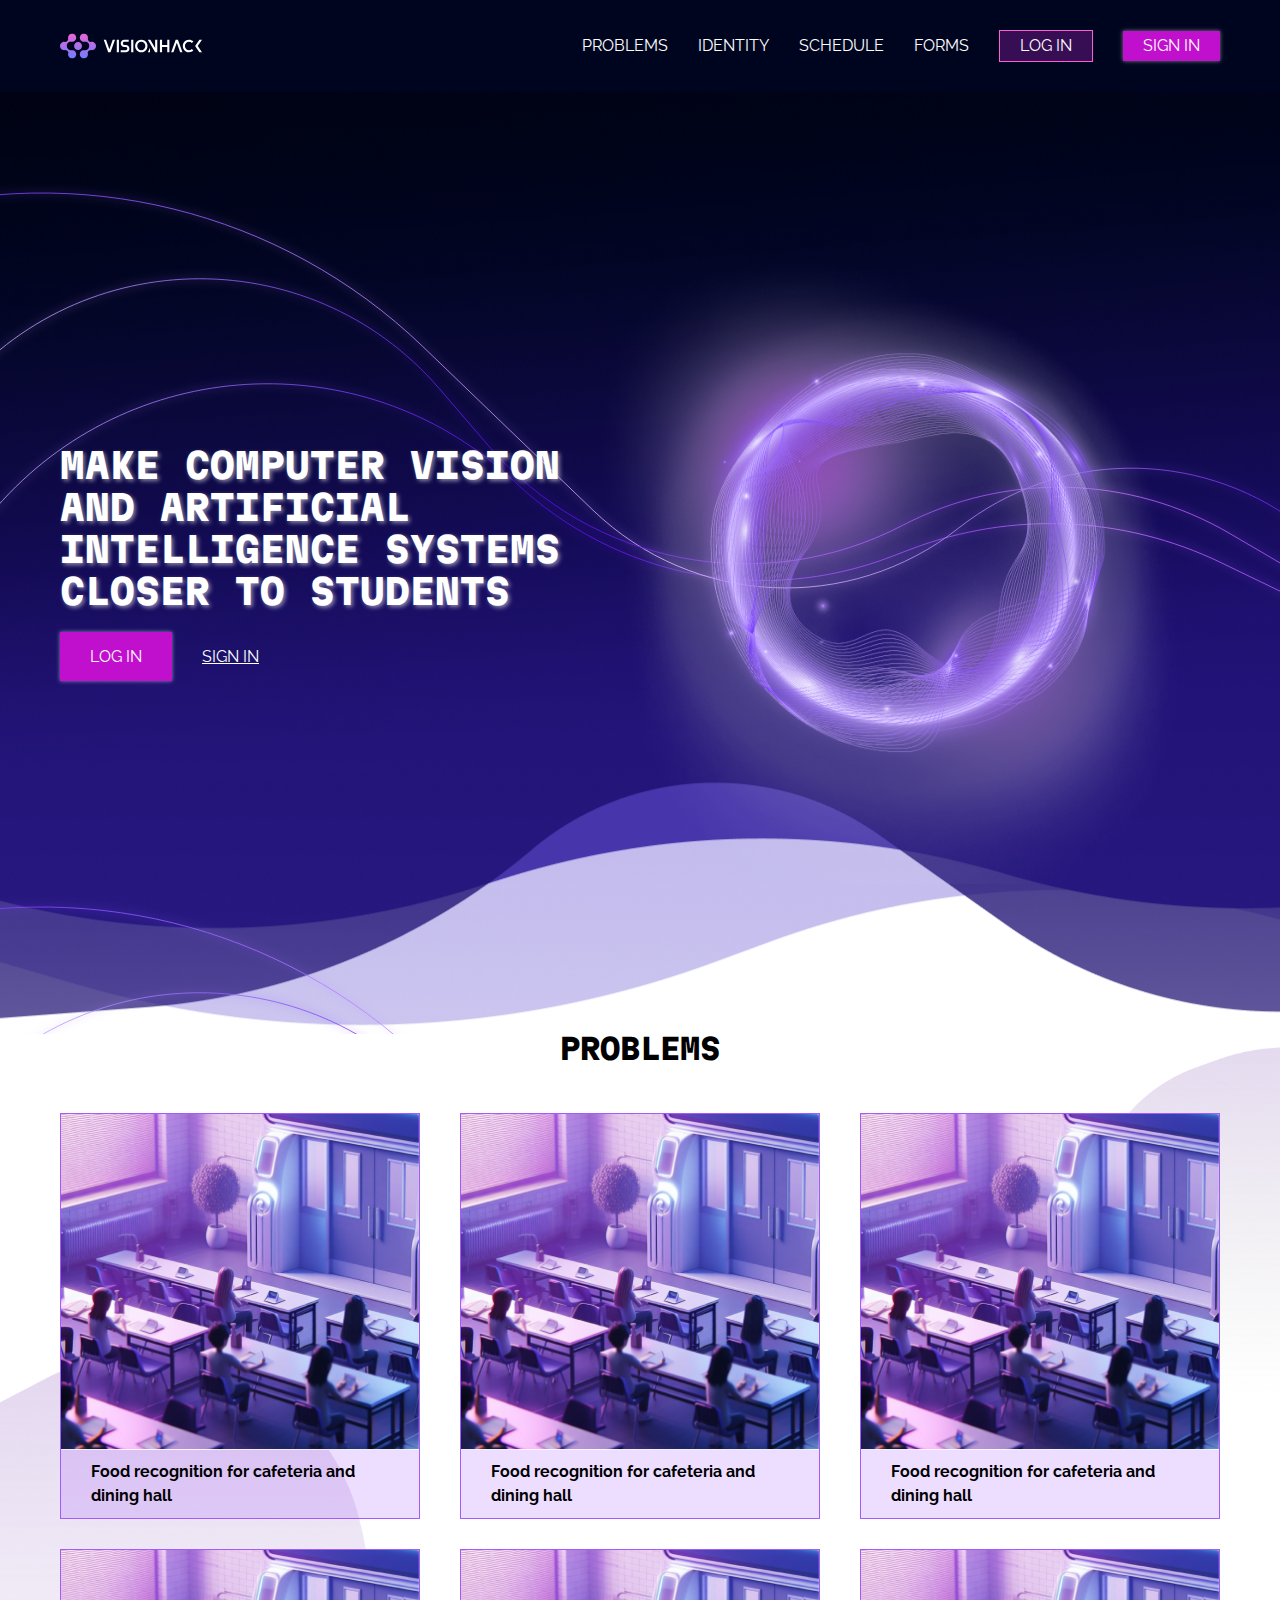
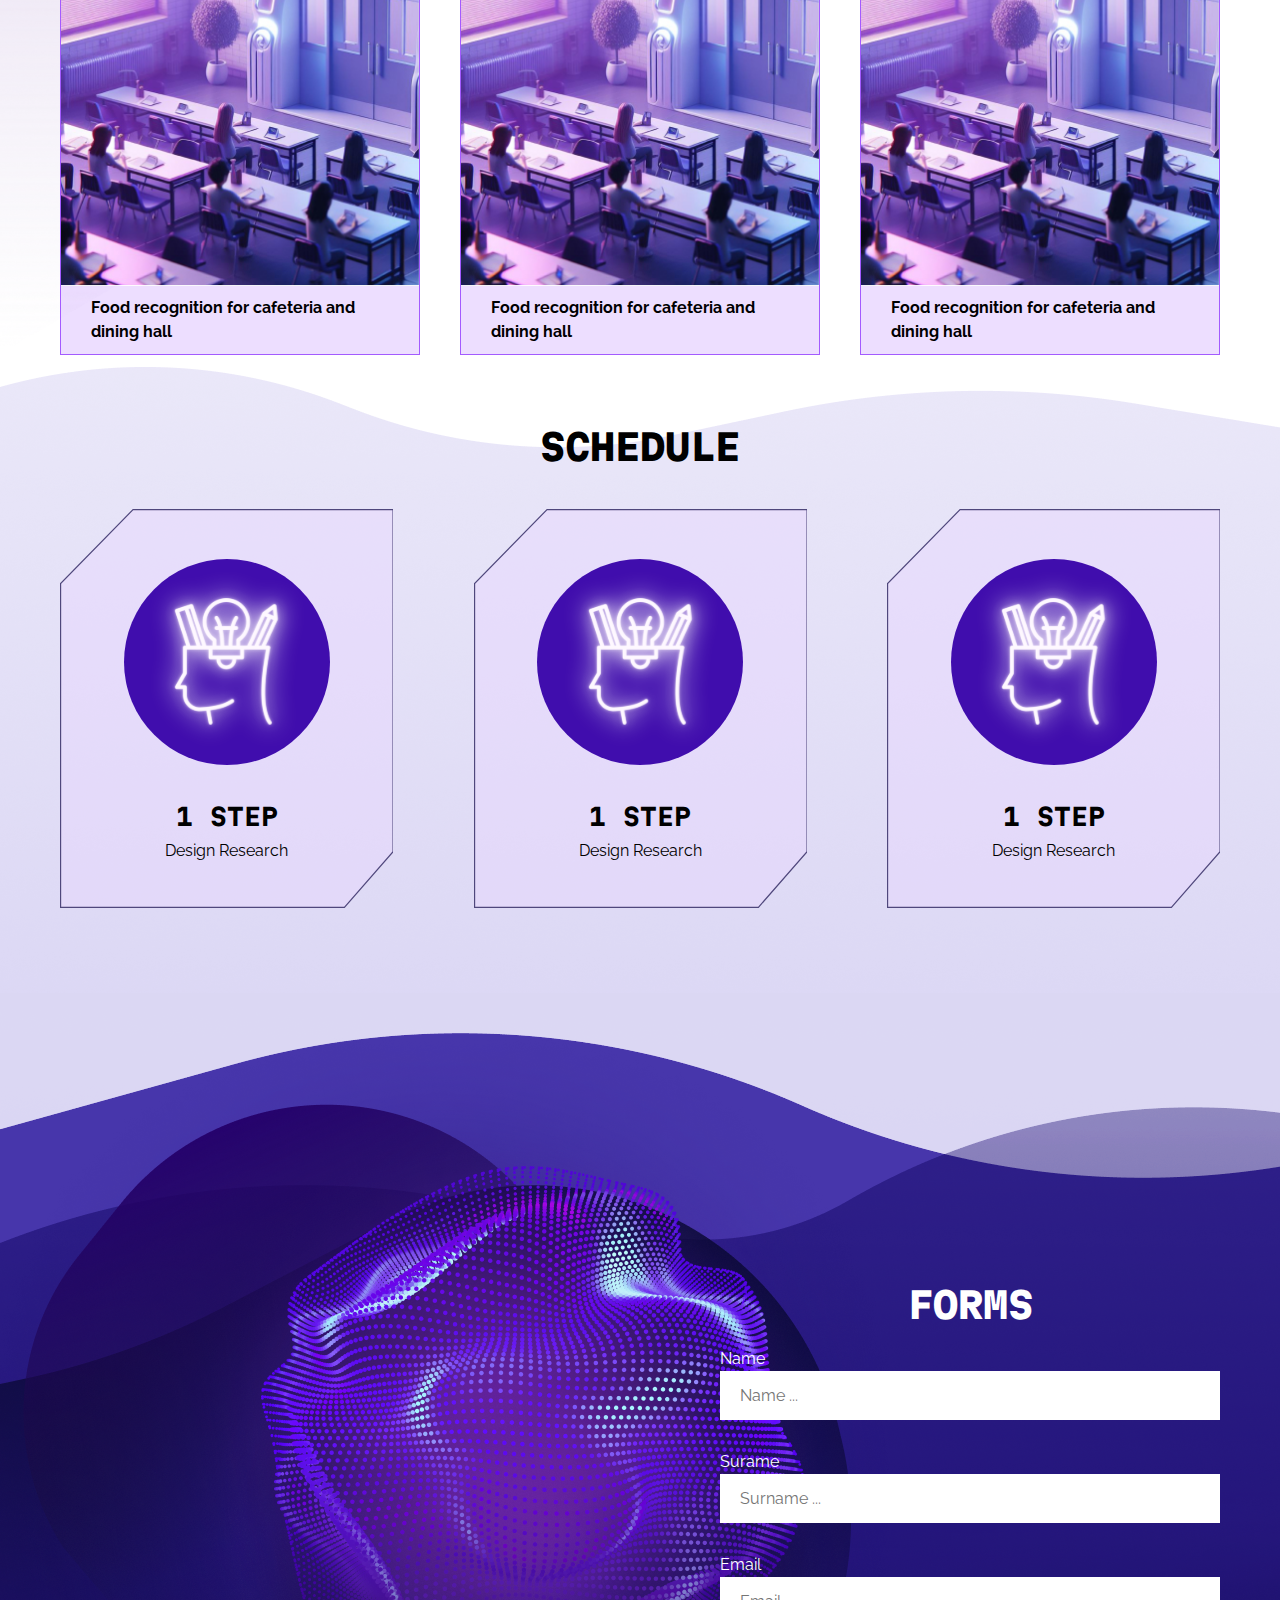
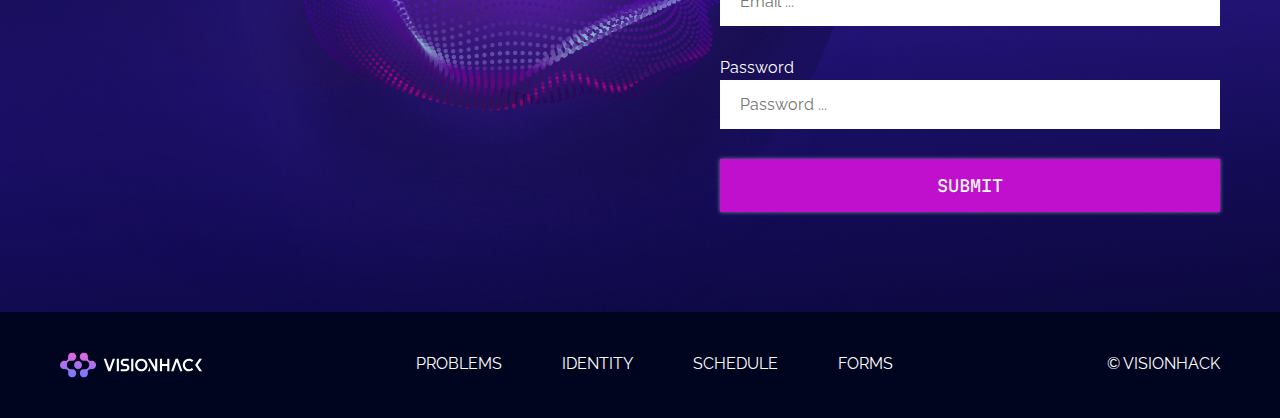
==== index.html @ a1ae86e7 "index page fully done" ====
<!doctype html>
<html lang="en">
<head>
    <meta charset="UTF-8">
    <meta name="viewport"
          content="width=device-width, user-scalable=no, initial-scale=1.0, maximum-scale=1.0, minimum-scale=1.0">
    <meta http-equiv="X-UA-Compatible" content="ie=edge">
    <title>Document</title>


    <link rel="preconnect" href="https://fonts.googleapis.com">
    <link rel="preconnect" href="https://fonts.gstatic.com" crossorigin>
    <link href="https://fonts.googleapis.com/css2?family=Martian+Mono:wght@100..800&display=swap" rel="stylesheet">

        <!--  RALEWAY  -->
    <link rel="preconnect" href="https://fonts.googleapis.com">
    <link rel="preconnect" href="https://fonts.gstatic.com" crossorigin>
    <link href="https://fonts.googleapis.com/css2?family=Martian+Mono:wght@100..800&family=Raleway:ital,wght@0,100..900;1,100..900&display=swap" rel="stylesheet">

    <link rel="stylesheet" href="base.css">
    <link rel="stylesheet" href="styles/style.css">
</head>
<body>
    <header class="header">
        <div class="container">
            <div class="header-row">
                <a href="#"><img src="images/logo.svg" alt="logo"></a>
                <ul>
                    <li><a href="">problems</a></li>
                    <li><a href="">identity</a></li>
                    <li><a href="">schedule</a></li>
                    <li><a href="">forms</a></li>
                    <li class="header-login"><a href="">log in</a></li>
                    <li class="header-signin"><a href="">sign in</a></li>
                </ul>
            </div>
        </div>
    </header>
    <main>
        <section class="hero">
            <div class="container">
                <div class="hero-sides">
                    <div class="hero-left">
                        <h1>MAKE COMPUTER VISION AND ARTIFICIAL INTELLIGENCE SYSTEMS CLOSER TO STUDENTS</h1>
                        <div class="hero-auth">
                            <button id="hero-auth-login">Log in</button>
                            <button id="hero-auth-signin">Sign in</button>
                        </div>
                    </div>
                    <div class="hero-right">
                        <img src="images/material/hero-circle.png" alt="hero-circle">
                    </div>
                </div>
            </div>
        </section>

        <section class="problems">
            <div class="container">
                <div class="problems-wrapper">
                    <h2>Problems</h2>

                    <div class="problems-boxes">
                        <div class="problems-box">
                            <img src="images/material/problems-boxes-pic.jpg" alt="">
                            <div class="problems-box-descr">
                                <p>
                                    Food recognition for cafeteria and dining hall
                                </p>
                            </div>
                        </div>
                        <div class="problems-box">
                            <img src="images/material/problems-boxes-pic.jpg" alt="">
                            <div class="problems-box-descr">
                                <p>
                                    Food recognition for cafeteria and dining hall
                                </p>
                            </div>
                        </div>
                        <div class="problems-box">
                            <img src="images/material/problems-boxes-pic.jpg" alt="">
                            <div class="problems-box-descr">
                                <p>
                                    Food recognition for cafeteria and dining hall
                                </p>
                            </div>
                        </div>
                        <div class="problems-box">
                            <img src="images/material/problems-boxes-pic.jpg" alt="">
                            <div class="problems-box-descr">
                                <p>
                                    Food recognition for cafeteria and dining hall
                                </p>
                            </div>
                        </div>
                        <div class="problems-box">
                            <img src="images/material/problems-boxes-pic.jpg" alt="">
                            <div class="problems-box-descr">
                                <p>
                                    Food recognition for cafeteria and dining hall
                                </p>
                            </div>
                        </div>
                        <div class="problems-box">
                            <img src="images/material/problems-boxes-pic.jpg" alt="">
                            <div class="problems-box-descr">
                                <p>
                                    Food recognition for cafeteria and dining hall
                                </p>
                            </div>
                        </div>
                    </div>
                </div>
            </div>
        </section>

        <section class="schedule">
            <div class="container">
                <div class="schedule-wrapper">
                    <h2>Schedule</h2>

                    <div class="schedule-boxes">
                        <div class="schedule-box">
                            <div class="schedule-box-img">
                                <img src="images/material/schedule-box-img.svg" alt="">
                            </div>

                            <div class="schedule-box-text">
                                <h5>1 step</h5>
                                <p>Design Research</p>
                            </div>
                        </div>

                        <div class="schedule-box">
                            <div class="schedule-box-img">
                                <img src="images/material/schedule-box-img.svg" alt="">
                            </div>

                            <div class="schedule-box-text">
                                <h5>1 step</h5>
                                <p>Design Research</p>
                            </div>
                        </div>

                        <div class="schedule-box">
                            <div class="schedule-box-img">
                                <img src="images/material/schedule-box-img.svg" alt="">
                            </div>

                            <div class="schedule-box-text">
                                <h5>1 step</h5>
                                <p>Design Research</p>
                            </div>
                        </div>
                    </div>
                </div>
            </div>
        </section>
        <section class="forms">
            <div class="container">
                    <form action="">
                        <div class="forms-wrapper">
                            <h2>Forms</h2>

                            <div class="form-el">
                                <label for="fname">Name</label><br>
                                <input placeholder="Name ..." type="text" name="fname" id="fname"><br>

                                <label for="fsurname">Surame</label><br>
                                <input placeholder="Surname ..." type="text" name="fsurname" id="fsurname"><br>

                                <label for="femail">Email</label><br>
                                <input placeholder="Email ..." type="text" name="femail" id="femail"><br>

                                <label for="fpassword">Password</label><br>
                                <input placeholder="Password ..." type="password" name="fpassword" id="fpassword"><br>
                            </div>

                            <button type="submit">submit</button>
                        </div>
                    </form>
            </div>
        </section>
    </main>
    <footer class="footer">
        <div class="container">
            <div class="footer-wrapper">
                <div class="footer-logo">
                    <img src="images/logo.svg" alt="logo">
                </div>
                <ul class="footer-ul">
                    <li>problems</li>
                    <li>identity</li>
                    <li>schedule</li>
                    <li>forms</li>
                </ul>
                <div class="footer-sign">
                    <p>© VISIONHACK</p>
                </div>
            </div>
        </div>
    </footer>
</body>
</html>
---- base.css ----
body{
    font-family: "Martian Mono", monospace;
    font-size: 16px;
    margin: 0;
    color: #000;
    background: #fff;
    line-height: 24px;
}

.container{
    max-width: 1200px;
    margin: 0 auto;
    padding: 0 20px;
}

.clearfix::after{
    content: "";
    display: table;
    clear: both;
}


/*reseting all base styles*/
*,
*::before,
*::after{
    padding: 0px;
    margin: 0px;
    border: none;
    box-sizing: border-box;
}

/* reseting links */

a, a:visited{
    color: inherit;
    text-decoration: none;
}

a:hover{
    color: inherit;
    text-decoration: none;
}

a:focus,
a:active{
    outline: none;
}

/* common */

aside, nav, footer, header, section, main{
    display: block;
}

h1, h2, h3, h4, h5, p{
    font-size: inherit;
    font-weight: inherit;
    line-height: inherit;
}
/* отступ от другого пар. */

p + p{
    margin-top: 1em;
}

ul{
    list-style: none;
}

img, svg{
    vertical-align: top;
    max-width: 100%;
    height: auto;
}

/* form */

input,textarea,button,select{
    font-family: inherit;
    font-size: inherit;
}

input::-ms-clear{
    display: none;
}

button, input[type="submit"]{
    display: inline-block;
    box-shadow: none;
    background-color: transparent;
    background: none;
    cursor: pointer;
}

input:focus, input:active,
button:focus, button:active{
    outline: none;
}

button::-moz-focus-inner{
    padding: 0;
    border: 0;
}

label{
    cursor: pointer;
}

legend{
    display: block;
}
---- styles/style.css ----
.header {
  background: #00051F;
  padding: 30px 0;
  color: #fff;
  text-transform: uppercase;
  font-family: "Raleway", sans-serif;
}
.header .header-row {
  display: flex;
  justify-content: space-between;
  align-items: center;
}
.header .header-row ul {
  display: flex;
  align-items: center;
}
.header .header-row ul li:not(:last-child) {
  margin-right: 30px;
}
.header .header-row ul .header-login {
  background: rgba(182, 36, 205, 0.3019607843);
  border: 1px solid #FD60D3;
  padding: 3px 20px;
}
.header .header-row ul .header-signin {
  background: #C110CD;
  padding: 3px 20px;
  box-shadow: 0 0 4px rgba(255, 255, 255, 0.5);
}

.hero {
  background: url("../../../images/material/hero-bg-lines.svg"), url("../../../images/material/hero-bg.png");
  padding: 150px 0;
  color: #fff;
}
.hero .hero-sides {
  display: flex;
  align-items: center;
}
.hero .hero-sides .hero-left {
  width: 605px;
}
.hero .hero-sides .hero-left h1 {
  font-size: 35px;
  line-height: 120%;
  text-shadow: 2px 2px 4px rgba(255, 255, 255, 0.5);
  font-weight: 800;
}
.hero .hero-sides .hero-left .hero-auth {
  display: flex;
  margin-top: 20px;
}
.hero .hero-sides .hero-left .hero-auth button {
  color: #fff;
  font-family: "Raleway", sans-serif;
  text-transform: uppercase;
}
.hero .hero-sides .hero-left .hero-auth #hero-auth-login {
  background: #C110CD;
  padding: 15px 30px;
  box-shadow: 0 0 4px rgba(255, 255, 255, 0.5);
  margin-right: 30px;
}
.hero .hero-sides .hero-left .hero-auth #hero-auth-signin {
  text-decoration: underline;
}

.problems {
  background: url("../../../images/material/problem-bg.png");
  background-size: cover;
}
.problems .problems-wrapper h2 {
  font-size: 29px;
  text-transform: uppercase;
  text-align: center;
  line-height: 100%;
  margin-bottom: 50px;
  font-weight: 900;
}
.problems .problems-wrapper .problems-boxes {
  display: flex;
  flex-wrap: wrap;
  justify-content: space-between;
  gap: 30px;
  font-family: "Raleway", sans-serif;
  font-weight: 700;
}
.problems .problems-wrapper .problems-boxes .problems-box {
  width: 360px;
  background: rgba(163, 91, 255, 0.2);
  border: 0.88px solid #A35BFF;
}
.problems .problems-wrapper .problems-boxes .problems-box .problems-box-descr {
  padding: 10px 30px;
}

.schedule {
  background: url("../../../images/material/schedule-bg.png");
  padding: 80px 0;
}
.schedule h2 {
  font-size: 36px;
  text-align: center;
  margin-bottom: 50px;
  font-weight: 800;
  text-transform: uppercase;
}
.schedule .schedule-boxes {
  display: flex;
  justify-content: space-between;
}
.schedule .schedule-boxes .schedule-box {
  background: url("../../../images/material/schedule-boxes-bg.svg") no-repeat;
  width: 333px;
  padding: 50px 0;
}
.schedule .schedule-boxes .schedule-box .schedule-box-img {
  width: 206px;
  height: 206px;
  background: #400DAD;
  border-radius: 100%;
  display: flex;
  margin: 0 auto 40px;
}
.schedule .schedule-boxes .schedule-box .schedule-box-img img {
  margin: auto;
  filter: drop-shadow(0 0 0.75rem #fff);
}
.schedule .schedule-boxes .schedule-box .schedule-box-text {
  text-align: center;
}
.schedule .schedule-boxes .schedule-box .schedule-box-text h5 {
  font-size: 24px;
  text-transform: uppercase;
  margin-bottom: 10px;
  font-weight: 700;
}
.schedule .schedule-boxes .schedule-box .schedule-box-text p {
  font-family: "Raleway", sans-serif;
}

.forms {
  background: url("../../../images/material/forms-circle.png") no-repeat, url("../../../images/material/forms-bg.png"), #dbd7f3;
  padding: 300px 0 100px;
}
.forms form {
  display: flex;
}
.forms form .forms-wrapper {
  margin-left: auto;
  color: #fff;
}
.forms form .forms-wrapper h2 {
  text-align: center;
  font-size: 36px;
  margin-bottom: 30px;
  text-transform: uppercase;
  font-weight: 800;
}
.forms form .forms-wrapper .form-el {
  font-family: "Raleway", sans-serif;
}
.forms form .forms-wrapper .form-el input {
  margin-bottom: 30px;
  padding: 15px 20px;
  width: 500px;
}
.forms form .forms-wrapper button {
  text-transform: uppercase;
  color: #fff;
  width: 500px;
  background: #C110CD;
  padding: 17px 0;
  box-shadow: 0 0 4px rgba(255, 255, 255, 0.5);
}

.footer {
  padding: 40px 0;
  background: #00051F;
  font-family: "Raleway", sans-serif;
}
.footer .footer-wrapper {
  display: flex;
  color: #fff;
  justify-content: space-between;
  text-transform: uppercase;
}
.footer .footer-wrapper .footer-ul {
  display: flex;
}
.footer .footer-wrapper .footer-ul li:not(:last-child) {
  margin-right: 60px;
}

/*# sourceMappingURL=style.css.map */
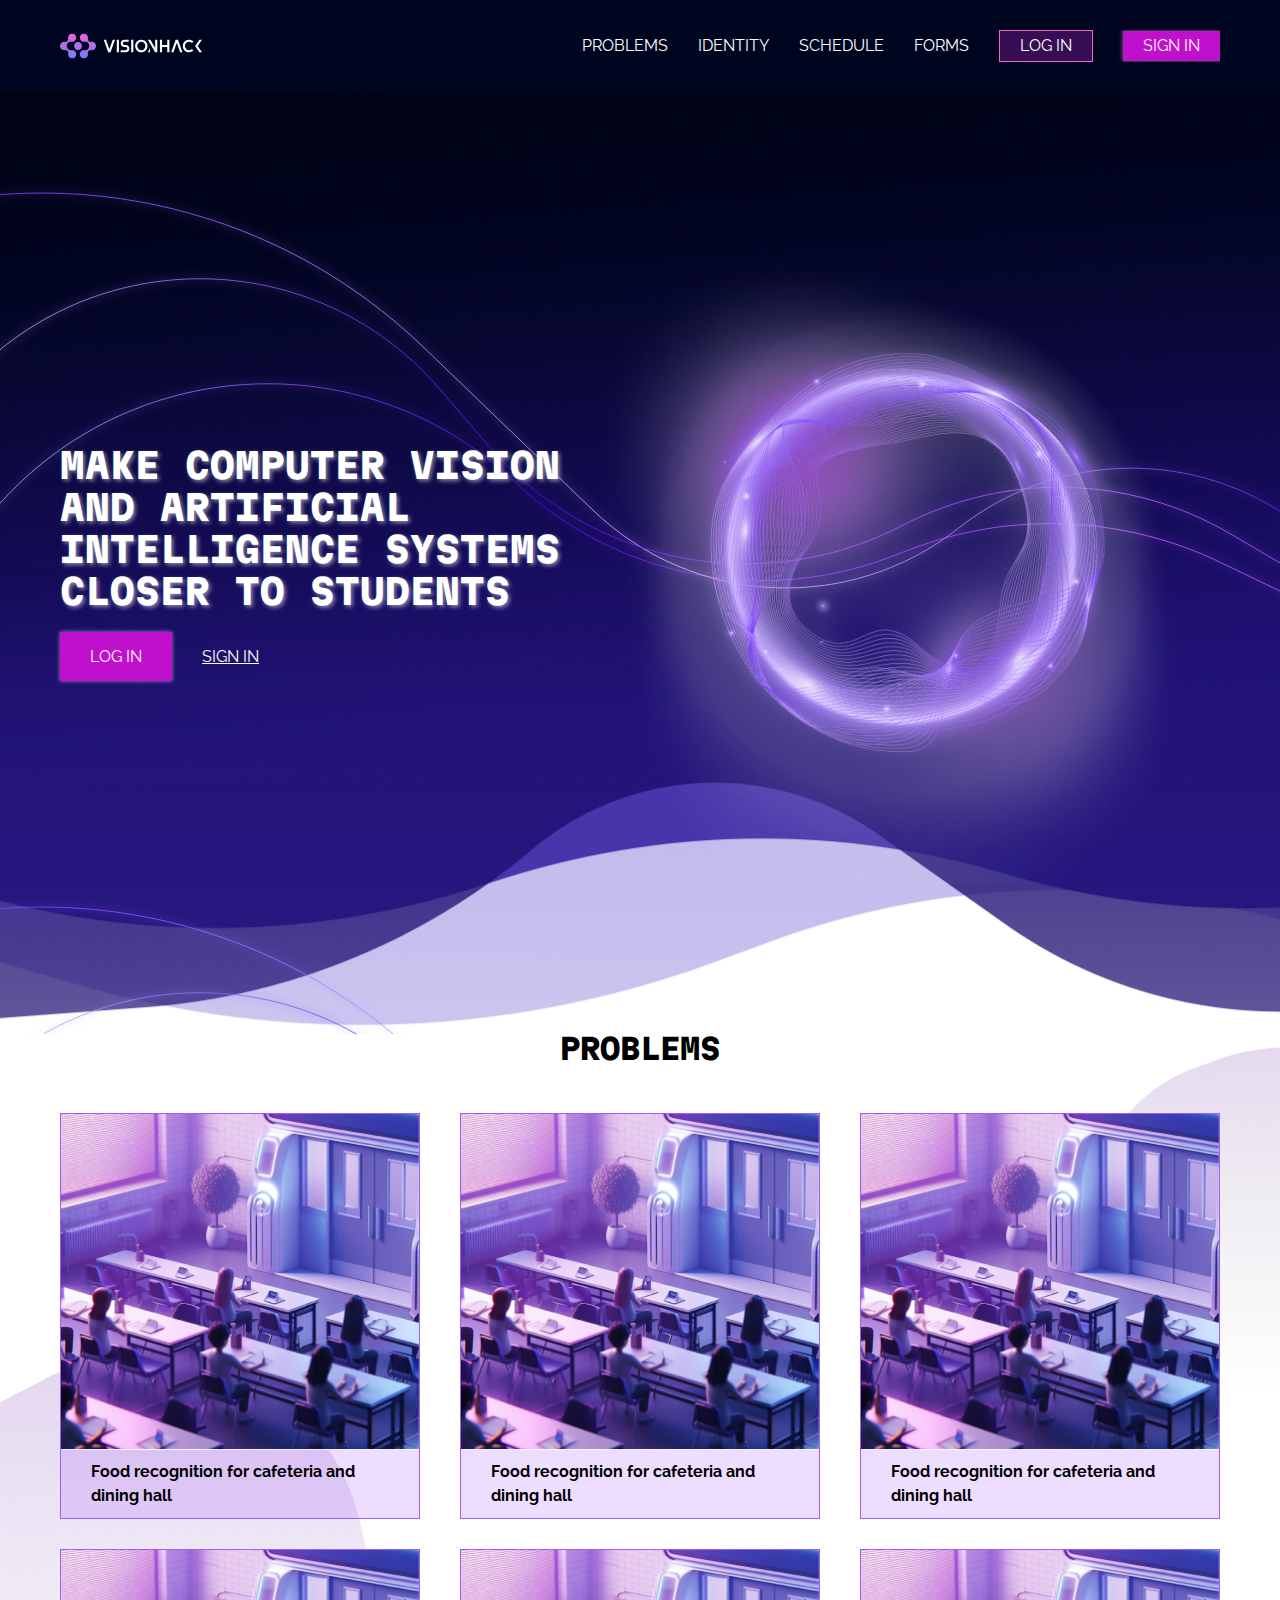
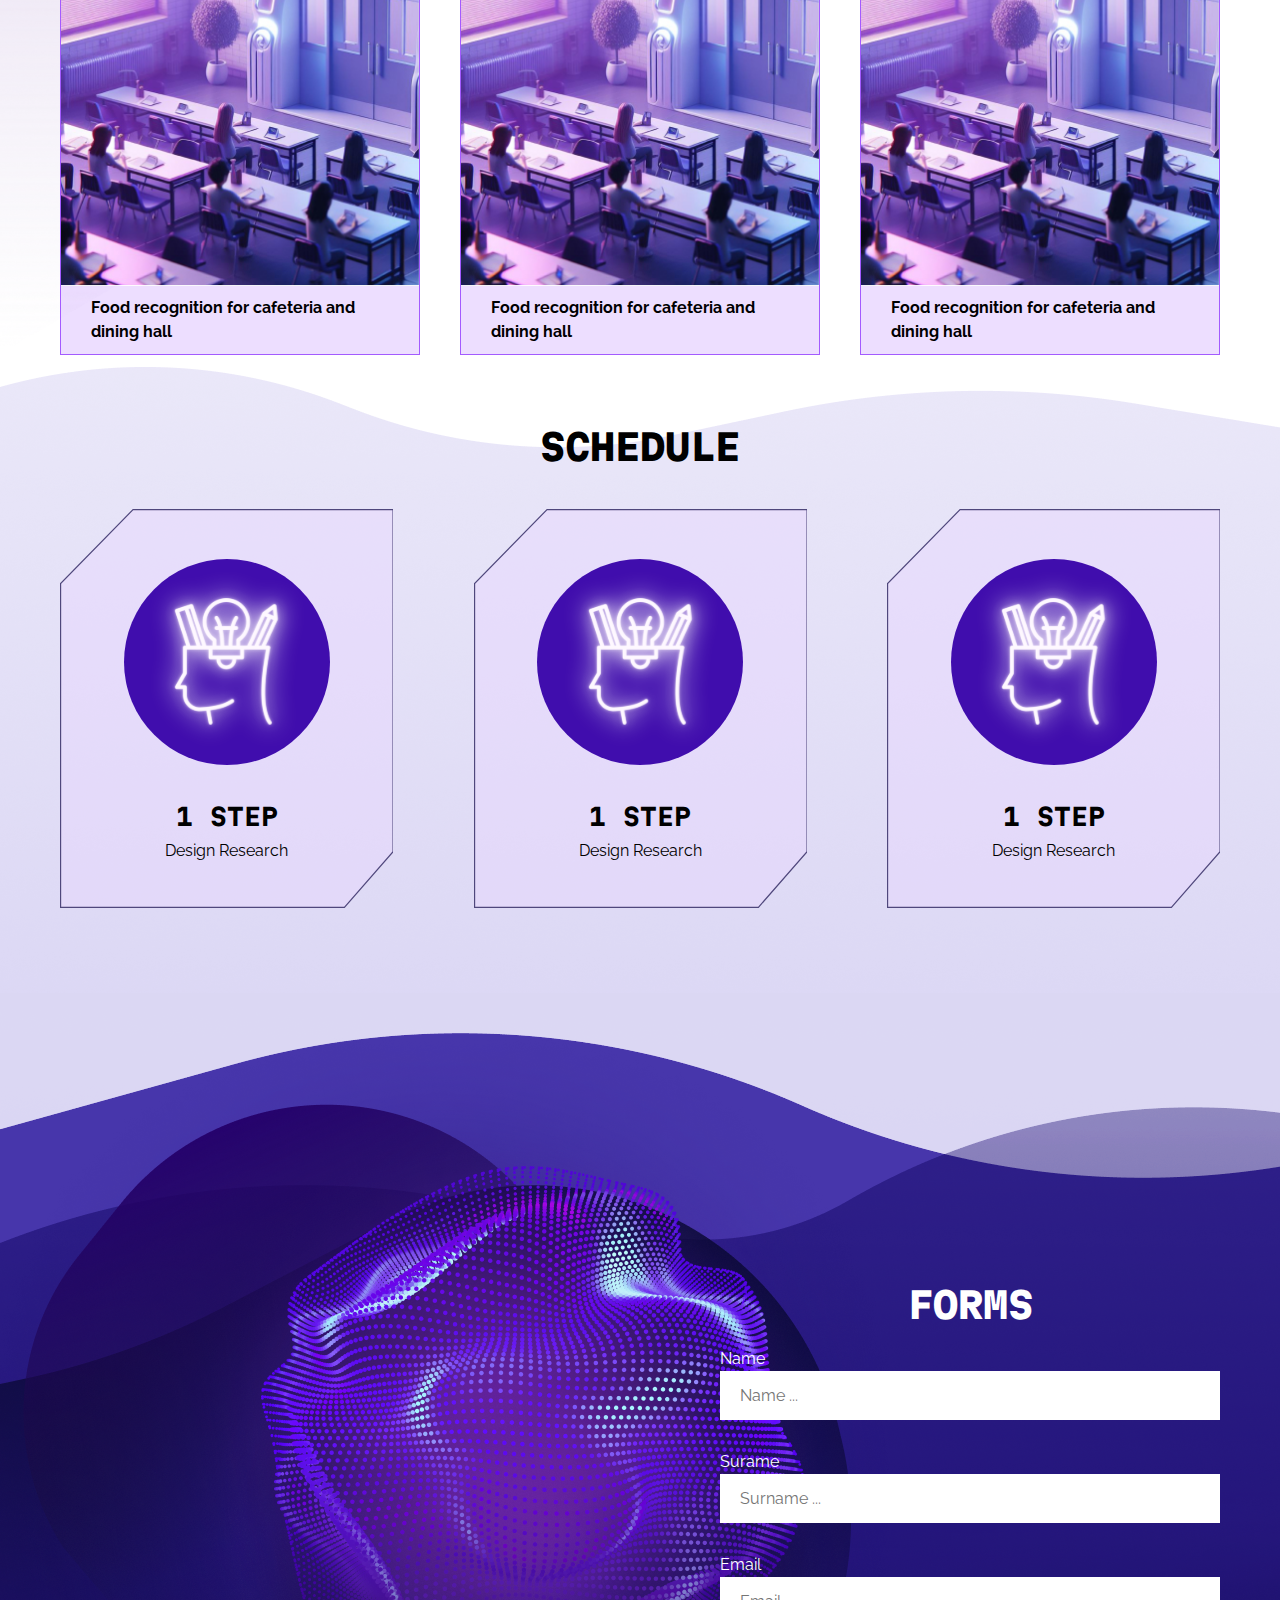
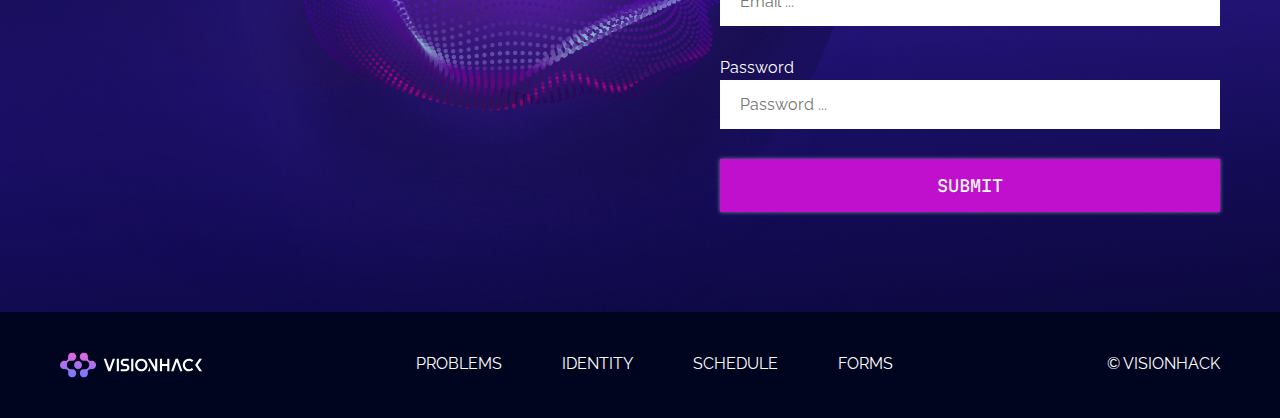
==== commit 158eb91b: "done" ====
--- a/index.html
+++ b/index.html
@@ -25,14 +25,18 @@
         <div class="container">
             <div class="header-row">
                 <a href="#"><img src="images/logo.svg" alt="logo"></a>
-                <ul>
-                    <li><a href="">problems</a></li>
-                    <li><a href="">identity</a></li>
-                    <li><a href="">schedule</a></li>
-                    <li><a href="">forms</a></li>
-                    <li class="header-login"><a href="">log in</a></li>
-                    <li class="header-signin"><a href="">sign in</a></li>
-                </ul>
+
+                <nav class="main-nav nav-hidden" id="mainNav">
+                    <ul>
+                        <li><a href="">problems</a></li>
+                        <li><a href="">identity</a></li>
+                        <li><a href="">schedule</a></li>
+                        <li><a href="">forms</a></li>
+                        <li class="header-login"><a href="#">log in</a></li>
+                        <li class="header-signin"><a href="user-profile.html">sign in</a></li>
+                    </ul>
+                </nav>
+                <button class="nav-btn" type="button" id="navBtn"></button>
             </div>
         </div>
     </header>
@@ -199,5 +203,6 @@
             </div>
         </div>
     </footer>
+<script src="js/nav.js"></script>
 </body>
 </html>--- a/styles/style.css
+++ b/styles/style.css
@@ -9,27 +9,88 @@
   display: flex;
   justify-content: space-between;
   align-items: center;
+  position: relative;
+}
+@media screen and (max-width: 1024px) {
+  .header .header-row {
+    display: block;
+  }
 }
 .header .header-row ul {
   display: flex;
   align-items: center;
+}
+@media screen and (max-width: 1024px) {
+  .header .header-row ul {
+    display: block;
+    margin-top: 15px;
+  }
 }
 .header .header-row ul li:not(:last-child) {
   margin-right: 30px;
+}
+@media screen and (max-width: 1024px) {
+  .header .header-row ul li:not(:last-child) {
+    margin-right: 0;
+    margin-bottom: 10px;
+  }
 }
 .header .header-row ul .header-login {
   background: rgba(182, 36, 205, 0.3019607843);
   border: 1px solid #FD60D3;
   padding: 3px 20px;
 }
+@media screen and (max-width: 1024px) {
+  .header .header-row ul .header-login {
+    display: inline-block;
+    margin-right: 10px;
+  }
+}
 .header .header-row ul .header-signin {
   background: #C110CD;
   padding: 3px 20px;
   box-shadow: 0 0 4px rgba(255, 255, 255, 0.5);
 }
+@media screen and (max-width: 1024px) {
+  .header .header-row ul .header-signin {
+    display: inline-block;
+  }
+}
+
+.main-nav {
+  overflow: hidden;
+  transition: height 0.4s;
+}
+
+.nav-btn {
+  width: 44px;
+  height: 30px;
+  position: absolute;
+  right: 10px;
+  top: 10px;
+  display: none;
+  background: transparent;
+  border-radius: 5px;
+  cursor: pointer;
+  background: url("../../../images/icons/burger.svg") no-repeat;
+}
+@media screen and (max-width: 1024px) {
+  .nav-btn {
+    display: block;
+  }
+}
+
+.nav-hidden {
+  height: auto;
+}
+@media screen and (max-width: 1024px) {
+  .nav-hidden {
+    height: 0;
+  }
+}
 
 .hero {
-  background: url("../../../images/material/hero-bg-lines.svg"), url("../../../images/material/hero-bg.png");
+  background: url("../images/material/hero-bg-lines.svg"), url("../images/material/hero-bg.png");
   padding: 150px 0;
   color: #fff;
 }
@@ -39,6 +100,11 @@
 }
 .hero .hero-sides .hero-left {
   width: 605px;
+}
+@media screen and (max-width: 700px) {
+  .hero .hero-sides .hero-left {
+    text-align: center;
+  }
 }
 .hero .hero-sides .hero-left h1 {
   font-size: 35px;
@@ -50,6 +116,11 @@
   display: flex;
   margin-top: 20px;
 }
+@media screen and (max-width: 700px) {
+  .hero .hero-sides .hero-left .hero-auth {
+    justify-content: center;
+  }
+}
 .hero .hero-sides .hero-left .hero-auth button {
   color: #fff;
   font-family: "Raleway", sans-serif;
@@ -64,9 +135,14 @@
 .hero .hero-sides .hero-left .hero-auth #hero-auth-signin {
   text-decoration: underline;
 }
+@media screen and (max-width: 700px) {
+  .hero .hero-sides .hero-right {
+    display: none;
+  }
+}
 
 .problems {
-  background: url("../../../images/material/problem-bg.png");
+  background: url("../images/material/problem-bg.png");
   background-size: cover;
 }
 .problems .problems-wrapper h2 {
@@ -95,7 +171,7 @@
 }
 
 .schedule {
-  background: url("../../../images/material/schedule-bg.png");
+  background: url("../images/material/schedule-bg.png");
   padding: 80px 0;
 }
 .schedule h2 {
@@ -108,11 +184,17 @@
 .schedule .schedule-boxes {
   display: flex;
   justify-content: space-between;
+  flex-wrap: wrap;
 }
 .schedule .schedule-boxes .schedule-box {
-  background: url("../../../images/material/schedule-boxes-bg.svg") no-repeat;
+  background: url("../images/material/schedule-boxes-bg.svg") no-repeat;
   width: 333px;
   padding: 50px 0;
+}
+@media screen and (max-width: 480px) {
+  .schedule .schedule-boxes .schedule-box {
+    width: 100%;
+  }
 }
 .schedule .schedule-boxes .schedule-box .schedule-box-img {
   width: 206px;
@@ -140,7 +222,7 @@
 }
 
 .forms {
-  background: url("../../../images/material/forms-circle.png") no-repeat, url("../../../images/material/forms-bg.png"), #dbd7f3;
+  background: url("../images/material/forms-circle.png") no-repeat, url("../images/material/forms-bg.png"), #dbd7f3;
   padding: 300px 0 100px;
 }
 .forms form {
@@ -149,6 +231,12 @@
 .forms form .forms-wrapper {
   margin-left: auto;
   color: #fff;
+}
+@media screen and (max-width: 640px) {
+  .forms form .forms-wrapper {
+    margin-left: 0;
+    width: 100%;
+  }
 }
 .forms form .forms-wrapper h2 {
   text-align: center;
@@ -165,6 +253,11 @@
   padding: 15px 20px;
   width: 500px;
 }
+@media screen and (max-width: 640px) {
+  .forms form .forms-wrapper .form-el input {
+    width: 100%;
+  }
+}
 .forms form .forms-wrapper button {
   text-transform: uppercase;
   color: #fff;
@@ -172,6 +265,11 @@
   background: #C110CD;
   padding: 17px 0;
   box-shadow: 0 0 4px rgba(255, 255, 255, 0.5);
+}
+@media screen and (max-width: 640px) {
+  .forms form .forms-wrapper button {
+    width: 100%;
+  }
 }
 
 .footer {
@@ -185,11 +283,178 @@
   justify-content: space-between;
   text-transform: uppercase;
 }
+@media screen and (max-width: 840px) {
+  .footer .footer-wrapper {
+    display: block;
+  }
+}
 .footer .footer-wrapper .footer-ul {
   display: flex;
+}
+@media screen and (max-width: 840px) {
+  .footer .footer-wrapper .footer-ul {
+    display: block;
+  }
 }
 .footer .footer-wrapper .footer-ul li:not(:last-child) {
   margin-right: 60px;
 }
 
+.user-sidebar {
+  width: 20%;
+  padding: 80px 20px 80px 0;
+}
+.user-sidebar h2 {
+  font-size: 36px;
+  margin-bottom: 80px;
+  text-transform: uppercase;
+  font-weight: 700;
+}
+.user-sidebar ul {
+  list-style: inside;
+  font-family: "Raleway", sans-serif;
+  font-size: 22px;
+  font-weight: 300;
+}
+.user-sidebar ul li:not(:last-child) {
+  margin-bottom: 40px;
+}
+.user-sidebar ul .user-sidebar-active {
+  border-right: 3px solid #C110CD;
+  font-weight: 600;
+}
+
+.user-wrapper {
+  display: flex;
+}
+
+.user-main-page {
+  padding: 80px 150px;
+  width: 80%;
+  background-color: #170c5f;
+  font-family: "Raleway", sans-serif;
+}
+.user-main-page .user-profile-info {
+  display: flex;
+  height: 100vh;
+}
+.user-main-page .user-profile-info .user-profile-pic img {
+  border-radius: 50%;
+}
+.user-main-page .user-profile-info .user-profile-text {
+  padding: 0 70px;
+  color: #fff;
+}
+.user-main-page .user-profile-info .user-profile-text span {
+  display: block;
+  margin-top: 8px;
+}
+.user-main-page .user-profile-info .user-profile-text .user-profile-name {
+  font-size: 28px;
+  font-weight: 700;
+}
+.user-main-page .user-profile-info .user-profile-text .user-profile-job-faculty {
+  font-size: 18px;
+}
+.user-main-page .user-profile-info .user-profile-text button {
+  color: #fff;
+  text-transform: uppercase;
+  background: #C110CD;
+  padding: 10px 70px;
+  margin-top: 8px;
+}
+
+.user-teams-create-team {
+  text-transform: uppercase;
+  color: #fff;
+  text-align: center;
+}
+.user-teams-create-team h4 {
+  font-size: 34px;
+  margin-bottom: 30px;
+  font-weight: 800;
+}
+.user-teams-create-team p {
+  font-family: "Raleway", sans-serif;
+}
+.user-teams-create-team button {
+  text-transform: uppercase;
+  padding: 10px 100px;
+  background: #C110CD;
+  margin-top: 20px;
+  color: #fff;
+  font-family: "Raleway", sans-serif;
+}
+
+.user-teams-teams {
+  margin-top: 200px;
+}
+.user-teams-teams h4 {
+  font-size: 27px;
+  color: #fff;
+  text-transform: uppercase;
+  text-align: center;
+  font-weight: 800;
+  margin-bottom: 30px;
+}
+.user-teams-teams .user-teams-teams-boxes .user-teams-teams-box {
+  display: flex;
+  background: #A35BFF;
+  padding: 30px;
+  align-items: center;
+  margin-bottom: 60px;
+}
+.user-teams-teams .user-teams-teams-boxes .user-teams-teams-box .user-teams-teams-box-pic {
+  margin-right: 20px;
+}
+.user-teams-teams .user-teams-teams-boxes .user-teams-teams-box .user-teams-teams-box-info h5 {
+  font-size: 28px;
+  font-weight: 600;
+  text-decoration: underline;
+  margin-bottom: 15px;
+}
+.user-teams-teams .user-teams-teams-boxes .user-teams-teams-box .user-teams-teams-box-info span {
+  font-size: 14px;
+}
+.user-teams-teams .user-teams-teams-boxes .user-teams-teams-box .user-teams-teams-box-btns {
+  margin-left: auto;
+}
+.user-teams-teams .user-teams-teams-boxes .user-teams-teams-box .user-teams-teams-box-btns span {
+  display: block;
+  font-size: 14px;
+  margin-bottom: 10px;
+}
+.user-teams-teams .user-teams-teams-boxes .user-teams-teams-box .user-teams-teams-box-btns button {
+  margin: 0 auto;
+  padding: 10px 60px;
+  background: #C110CD;
+  color: #fff;
+  text-transform: uppercase;
+}
+
+.progress-container {
+  position: relative;
+  width: 100px;
+  height: 100px;
+}
+
+.progress-bar {
+  position: absolute;
+  width: 100%;
+  height: 100%;
+  border-radius: 50%;
+}
+
+.progress-text {
+  position: absolute;
+  top: 50%;
+  left: 50%;
+  transform: translate(-50%, -50%);
+  font-size: 24px;
+  padding: 20px 10px;
+  border-radius: 100%;
+  background-color: #170c5f;
+  color: #fff;
+}
+
 /*# sourceMappingURL=style.css.map */
